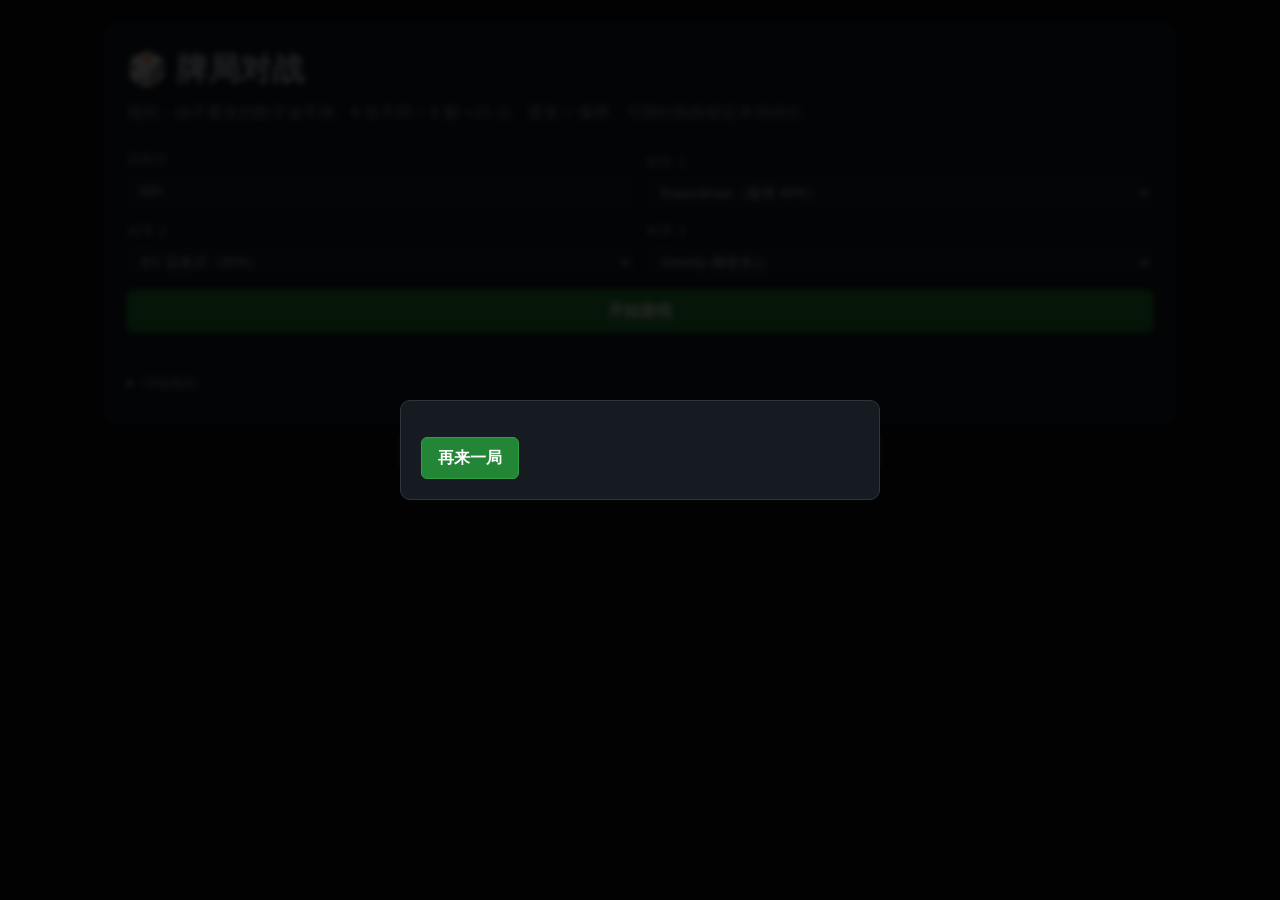
==== web/index.html @ 04de64b9 "Add Web 版（vanilla JS + GitHub Pages） 完整翻译 Python engine + EV/Expectimax/Greedy/Random 到 JS， 原生 ES mo" ====
<!DOCTYPE html>
<html lang="zh-CN">
<head>
  <meta charset="UTF-8">
  <meta name="viewport" content="width=device-width, initial-scale=1.0">
  <title>牌局对战 · Web 版</title>
  <link rel="stylesheet" href="style.css">
</head>
<body>
  <div id="app">
    <!-- ===== 开局界面 ===== -->
    <section id="setup" class="card">
      <h1>🎲 牌局对战</h1>
      <p class="subtitle">规则：抽不重复的数字凑手牌。6 张不同 = 6 翻 +15 分。重复 = 爆牌。可随时跑路锁定本局得分。</p>

      <div class="setup-form">
        <label>
          目标分
          <input type="number" id="target-input" value="200" min="50" max="500" step="10">
        </label>
        <label>
          对手 1
          <select class="opp-select" data-idx="1">
            <option value="expectimax" selected>Expectimax（最强 40%）</option>
            <option value="ev">EV 启发式（35%）</option>
            <option value="greedy">Greedy 阈值贪心</option>
            <option value="random">Random 随机</option>
          </select>
        </label>
        <label>
          对手 2
          <select class="opp-select" data-idx="2">
            <option value="ev" selected>EV 启发式（35%）</option>
            <option value="expectimax">Expectimax（最强 40%）</option>
            <option value="greedy">Greedy 阈值贪心</option>
            <option value="random">Random 随机</option>
          </select>
        </label>
        <label>
          对手 3
          <select class="opp-select" data-idx="3">
            <option value="greedy" selected>Greedy 阈值贪心</option>
            <option value="expectimax">Expectimax（最强 40%）</option>
            <option value="ev">EV 启发式（35%）</option>
            <option value="random">Random 随机</option>
          </select>
        </label>

        <button id="start-btn" class="primary">开始游戏</button>
      </div>

      <details class="rules">
        <summary>详细规则</summary>
        <ul>
          <li><b>牌库 94 张</b>：数字 79 + 加分 6（3 张 +10 / 3 张翻倍当前数字总和）+ 技能 9（保险/放逐/三连各 3）</li>
          <li><b>爆牌</b>：抽到手中已有的数字（除非有保险，消耗保险免一次）</li>
          <li><b>6 翻了</b>：手牌凑齐 6 个不同数字，+15 分奖励 + 强制其他活跃玩家锁分</li>
          <li><b>放逐</b>：强制目标跑路（可选自己）</li>
          <li><b>三连</b>：目标连摸 3 张（可选自己冲 6 翻）</li>
          <li><b>跑路</b>：锁定本局得分加到总分，退出本局</li>
          <li>任何玩家总分 ≥ 目标分，比赛结束</li>
        </ul>
      </details>
    </section>

    <!-- ===== 对局界面 ===== -->
    <section id="game" hidden>
      <header class="game-header">
        <h2>第 <span id="round-num">1</span> 局</h2>
        <div class="meta">
          目标 <b id="target-display">200</b> ·
          剩余 <b id="deck-remaining">94</b> 张
        </div>
        <button id="quit-btn" class="secondary">放弃</button>
      </header>

      <div class="players-grid" id="players"></div>

      <div class="my-area card">
        <div class="my-header">
          <h3>★ 我的状态</h3>
          <div class="my-meta">
            <span>本局 <b id="my-cur-score">0</b></span>
            <span>保险 <b id="my-insurance">无</b></span>
          </div>
        </div>
        <div class="my-hand" id="my-hand"></div>
        <div class="hint" id="hint"></div>
        <div class="actions">
          <button id="btn-draw" class="primary big">摸牌 (D)</button>
          <button id="btn-fold" class="secondary big">跑路 (F)</button>
        </div>
      </div>

      <div class="log-area card">
        <h3>📜 本局事件</h3>
        <ul id="event-log" class="event-log"></ul>
      </div>
    </section>

    <!-- ===== 技能目标选择模态框 ===== -->
    <div id="skill-modal" class="modal" hidden>
      <div class="modal-content card">
        <h3 id="skill-title"></h3>
        <p id="skill-desc"></p>
        <div id="skill-targets"></div>
      </div>
    </div>

    <!-- ===== 抽到牌的弹出反馈 ===== -->
    <div id="drawn-card" class="drawn-card" hidden></div>

    <!-- ===== 比赛结束模态框 ===== -->
    <div id="result-modal" class="modal" hidden>
      <div class="modal-content card">
        <h2 id="result-title"></h2>
        <ol id="result-rank" class="rank"></ol>
        <button id="play-again" class="primary">再来一局</button>
      </div>
    </div>
  </div>

  <script type="module" src="js/main.js"></script>
</body>
</html>
---- web/style.css ----
/* ============== 全局 ============== */
:root {
  --bg: #0d1117;
  --panel: #161b22;
  --panel-2: #1c2128;
  --border: #30363d;
  --text: #c9d1d9;
  --text-dim: #8b949e;
  --accent: #58a6ff;
  --green: #3fb950;
  --yellow: #d29922;
  --red: #f85149;
  --magenta: #bc8cff;
  --blue: #79c0ff;
}

* {
  box-sizing: border-box;
  margin: 0;
  padding: 0;
}

html, body {
  font-family: -apple-system, BlinkMacSystemFont, "PingFang SC", "Microsoft YaHei", sans-serif;
  background: var(--bg);
  color: var(--text);
  line-height: 1.5;
  min-height: 100vh;
}

#app {
  max-width: 1100px;
  margin: 0 auto;
  padding: 24px 16px;
}

/* ============== 通用组件 ============== */
.card {
  background: var(--panel);
  border: 1px solid var(--border);
  border-radius: 10px;
  padding: 20px;
  margin-bottom: 16px;
}

button {
  font: inherit;
  background: var(--panel-2);
  color: var(--text);
  border: 1px solid var(--border);
  border-radius: 6px;
  padding: 8px 16px;
  cursor: pointer;
  transition: all .12s ease;
}

button:hover {
  background: #30363d;
  border-color: #484f58;
}

button:disabled {
  opacity: .4;
  cursor: not-allowed;
}

button.primary {
  background: #238636;
  border-color: #2ea043;
  color: white;
  font-weight: 600;
}

button.primary:hover {
  background: #2ea043;
}

button.secondary {
  background: #21262d;
}

button.big {
  font-size: 16px;
  padding: 12px 24px;
  min-width: 130px;
}

input, select {
  font: inherit;
  background: var(--panel-2);
  color: var(--text);
  border: 1px solid var(--border);
  border-radius: 6px;
  padding: 6px 10px;
}

/* ============== 开局界面 ============== */
#setup h1 {
  font-size: 32px;
  margin-bottom: 8px;
}

.subtitle {
  color: var(--text-dim);
  margin-bottom: 24px;
}

.setup-form {
  display: grid;
  grid-template-columns: repeat(2, 1fr);
  gap: 12px;
  align-items: end;
}

.setup-form label {
  display: flex;
  flex-direction: column;
  gap: 4px;
  font-size: 14px;
  color: var(--text-dim);
}

.setup-form button {
  grid-column: 1 / -1;
}

.rules {
  margin-top: 24px;
  border-top: 1px solid var(--border);
  padding-top: 16px;
  color: var(--text-dim);
  font-size: 14px;
}

.rules summary {
  cursor: pointer;
  user-select: none;
  margin-bottom: 8px;
}

.rules ul {
  list-style: none;
  margin-top: 8px;
}

.rules li {
  padding: 4px 0;
}

.rules b {
  color: var(--text);
}

/* ============== 对局界面 ============== */
.game-header {
  display: flex;
  align-items: center;
  justify-content: space-between;
  padding: 12px 0;
  margin-bottom: 16px;
  border-bottom: 1px solid var(--border);
}

.game-header h2 {
  font-size: 20px;
}

.meta {
  color: var(--text-dim);
  font-size: 14px;
}

.meta b {
  color: var(--text);
  margin: 0 2px;
}

/* ============== 玩家网格 ============== */
.players-grid {
  display: grid;
  grid-template-columns: repeat(4, 1fr);
  gap: 12px;
  margin-bottom: 16px;
}

.player-card {
  background: var(--panel);
  border: 1px solid var(--border);
  border-radius: 8px;
  padding: 12px;
  font-size: 14px;
}

.player-card.is-me {
  border-color: var(--accent);
  background: linear-gradient(180deg, rgba(88, 166, 255, .08), transparent);
}

.player-card .name {
  font-weight: 600;
  margin-bottom: 4px;
  display: flex;
  justify-content: space-between;
  align-items: center;
}

.player-card .status-emoji {
  font-size: 18px;
}

.player-card .total {
  font-size: 22px;
  font-weight: 700;
  color: var(--text);
  margin: 4px 0;
}

.score-bar {
  height: 4px;
  background: var(--panel-2);
  border-radius: 2px;
  overflow: hidden;
  margin-bottom: 8px;
}

.score-bar-fill {
  height: 100%;
  background: var(--green);
  transition: width .3s ease;
}

.player-card .info {
  color: var(--text-dim);
  font-size: 12px;
  margin: 2px 0;
}

.player-card .hand {
  font-family: ui-monospace, "SF Mono", monospace;
  font-size: 12px;
  color: var(--blue);
}

.player-card.status-folded { opacity: .55; }
.player-card.status-busted { opacity: .55; }
.player-card.status-busted .total { color: var(--red); }
.player-card.status-exiled { opacity: .55; }

/* ============== 我的状态区 ============== */
.my-area {
  background: var(--panel);
}

.my-header {
  display: flex;
  justify-content: space-between;
  align-items: center;
  margin-bottom: 12px;
}

.my-meta {
  display: flex;
  gap: 16px;
  color: var(--text-dim);
  font-size: 14px;
}

.my-meta b {
  color: var(--text);
  margin-left: 4px;
}

.my-hand {
  display: flex;
  gap: 8px;
  min-height: 70px;
  margin-bottom: 12px;
  flex-wrap: wrap;
}

.card-tile {
  display: inline-flex;
  align-items: center;
  justify-content: center;
  width: 48px;
  height: 64px;
  background: linear-gradient(135deg, #21262d, #161b22);
  border: 1.5px solid var(--accent);
  border-radius: 6px;
  font-size: 22px;
  font-weight: 700;
  color: var(--accent);
  font-family: ui-monospace, "SF Mono", monospace;
  animation: card-pop .25s ease-out;
}

.card-tile.bonus {
  border-color: var(--green);
  color: var(--green);
  font-size: 14px;
}

@keyframes card-pop {
  0% { transform: scale(0.7); opacity: 0; }
  100% { transform: scale(1); opacity: 1; }
}

.hint {
  color: var(--text-dim);
  font-size: 14px;
  margin-bottom: 12px;
  padding: 8px 12px;
  background: var(--panel-2);
  border-radius: 6px;
}

.hint .danger { color: var(--red); font-weight: 600; }
.hint .warn { color: var(--yellow); font-weight: 600; }
.hint .safe { color: var(--green); font-weight: 600; }
.hint .winning { color: var(--green); font-weight: 700; }

.actions {
  display: flex;
  gap: 12px;
}

/* ============== 事件日志 ============== */
.log-area h3 {
  font-size: 16px;
  color: var(--text-dim);
  margin-bottom: 8px;
}

.event-log {
  list-style: none;
  font-family: ui-monospace, "SF Mono", monospace;
  font-size: 13px;
  max-height: 200px;
  overflow-y: auto;
}

.event-log li {
  padding: 3px 0;
  color: var(--text-dim);
}

.event-log li.is-me { color: var(--text); font-weight: 600; }
.event-log li.bust { color: var(--red); }
.event-log li.six-burst { color: var(--yellow); font-weight: 700; }
.event-log li.bonus { color: var(--green); }
.event-log li.skill { color: var(--magenta); }
.event-log li.insurance-event { color: var(--blue); }
.event-log li.fold { opacity: .65; }

/* ============== 抽到牌弹出 ============== */
.drawn-card {
  position: fixed;
  top: 50%;
  left: 50%;
  transform: translate(-50%, -50%);
  background: var(--panel);
  border: 2px solid var(--accent);
  border-radius: 12px;
  padding: 32px 48px;
  font-size: 48px;
  font-weight: 700;
  color: var(--accent);
  box-shadow: 0 8px 32px rgba(88, 166, 255, .35);
  z-index: 100;
  animation: drawn-pop .8s ease-out;
}

.drawn-card.bonus { border-color: var(--green); color: var(--green); }
.drawn-card.skill { border-color: var(--magenta); color: var(--magenta); }
.drawn-card.bust { border-color: var(--red); color: var(--red); }

@keyframes drawn-pop {
  0% { transform: translate(-50%, -50%) scale(0.5); opacity: 0; }
  20% { transform: translate(-50%, -50%) scale(1.1); opacity: 1; }
  80% { transform: translate(-50%, -50%) scale(1); opacity: 1; }
  100% { transform: translate(-50%, -50%) scale(1); opacity: 0; }
}

/* ============== 模态框 ============== */
.modal {
  position: fixed;
  inset: 0;
  background: rgba(0, 0, 0, .6);
  display: flex;
  align-items: center;
  justify-content: center;
  z-index: 50;
  backdrop-filter: blur(2px);
}

.modal-content {
  max-width: 480px;
  width: 90%;
  margin: 0;
}

.modal-content h2 {
  margin-bottom: 16px;
}

.skill-target {
  display: flex;
  justify-content: space-between;
  align-items: center;
  background: var(--panel-2);
  border: 1px solid var(--border);
  border-radius: 6px;
  padding: 10px 14px;
  margin: 6px 0;
  cursor: pointer;
  transition: all .12s ease;
}

.skill-target:hover {
  border-color: var(--accent);
  background: rgba(88, 166, 255, .08);
}

.skill-target.is-self {
  border-color: var(--green);
}

.rank {
  list-style: none;
  margin: 16px 0;
}

.rank li {
  display: flex;
  justify-content: space-between;
  padding: 8px 0;
  border-bottom: 1px solid var(--border);
}

.rank li.is-me {
  font-weight: 700;
  color: var(--accent);
}

/* ============== 响应式 ============== */
@media (max-width: 720px) {
  .players-grid { grid-template-columns: repeat(2, 1fr); }
  .setup-form { grid-template-columns: 1fr; }
}

@media (max-width: 480px) {
  .actions { flex-direction: column; }
  .actions button { width: 100%; }
}
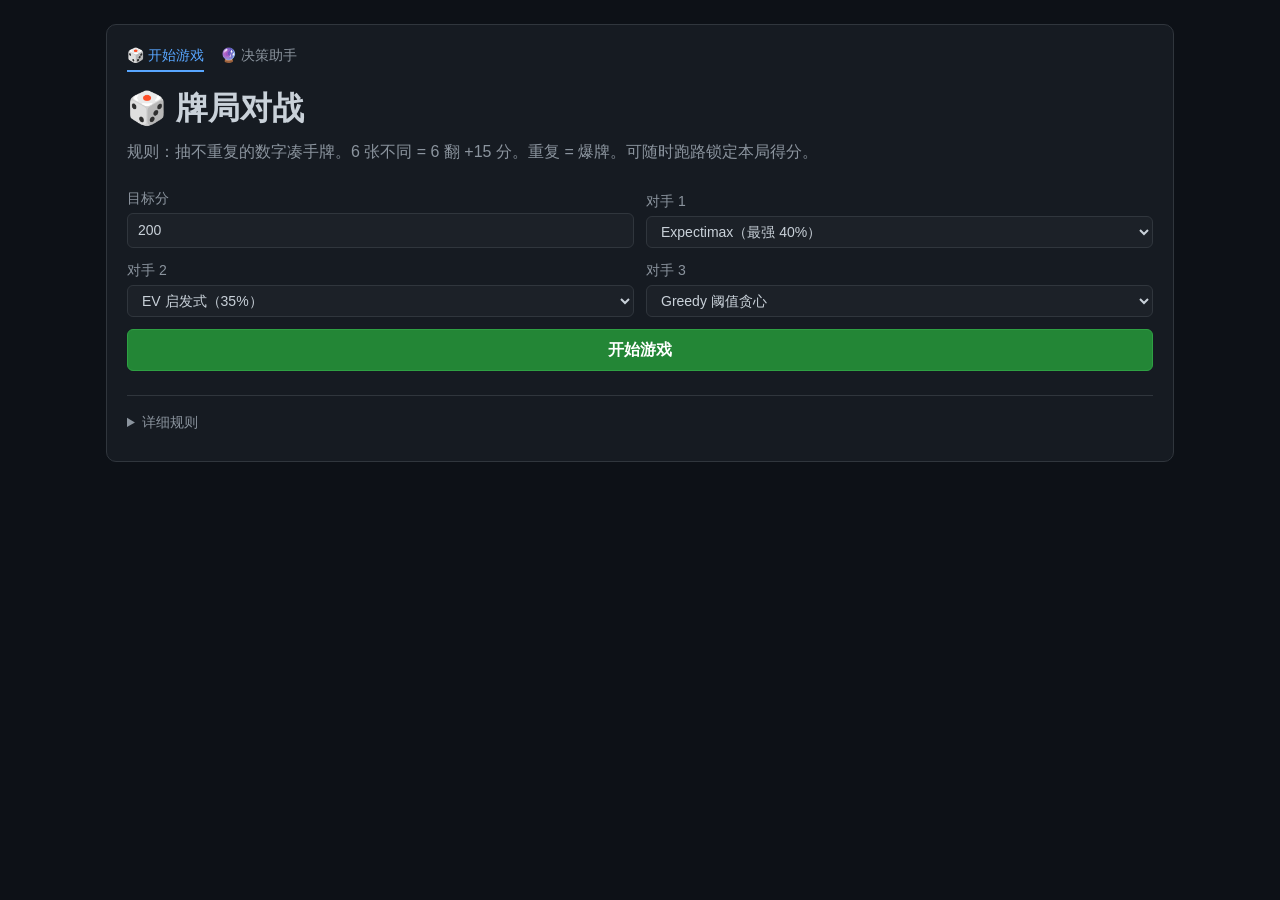
==== commit 8cc83496: "Add web 决策助手 (advisor.html) advisor.py 的 web 等价品。输入当前局面： - 我的手牌（点击 0-12 数字添加/移除） - 加分总分、保险、翻倍状态、总分、目" ====
--- a/web/index.html
+++ b/web/index.html
@@ -10,6 +10,10 @@
   <div id="app">
     <!-- ===== 开局界面 ===== -->
     <section id="setup" class="card">
+      <div style="display:flex;gap:16px;margin-bottom:12px;font-size:14px">
+        <a href="index.html" style="color:var(--accent);text-decoration:none;border-bottom:2px solid var(--accent);padding-bottom:4px">🎲 开始游戏</a>
+        <a href="advisor.html" style="color:var(--text-dim);text-decoration:none;padding-bottom:4px">🔮 决策助手</a>
+      </div>
       <h1>🎲 牌局对战</h1>
       <p class="subtitle">规则：抽不重复的数字凑手牌。6 张不同 = 6 翻 +15 分。重复 = 爆牌。可随时跑路锁定本局得分。</p>
 
--- a/web/style.css
+++ b/web/style.css
@@ -27,6 +27,9 @@
   line-height: 1.5;
   min-height: 100vh;
 }
+
+/* HTML 'hidden' 属性优先级低于 .modal/.drawn-card 等 display 规则；强制隐藏 */
+[hidden] { display: none !important; }
 
 #app {
   max-width: 1100px;
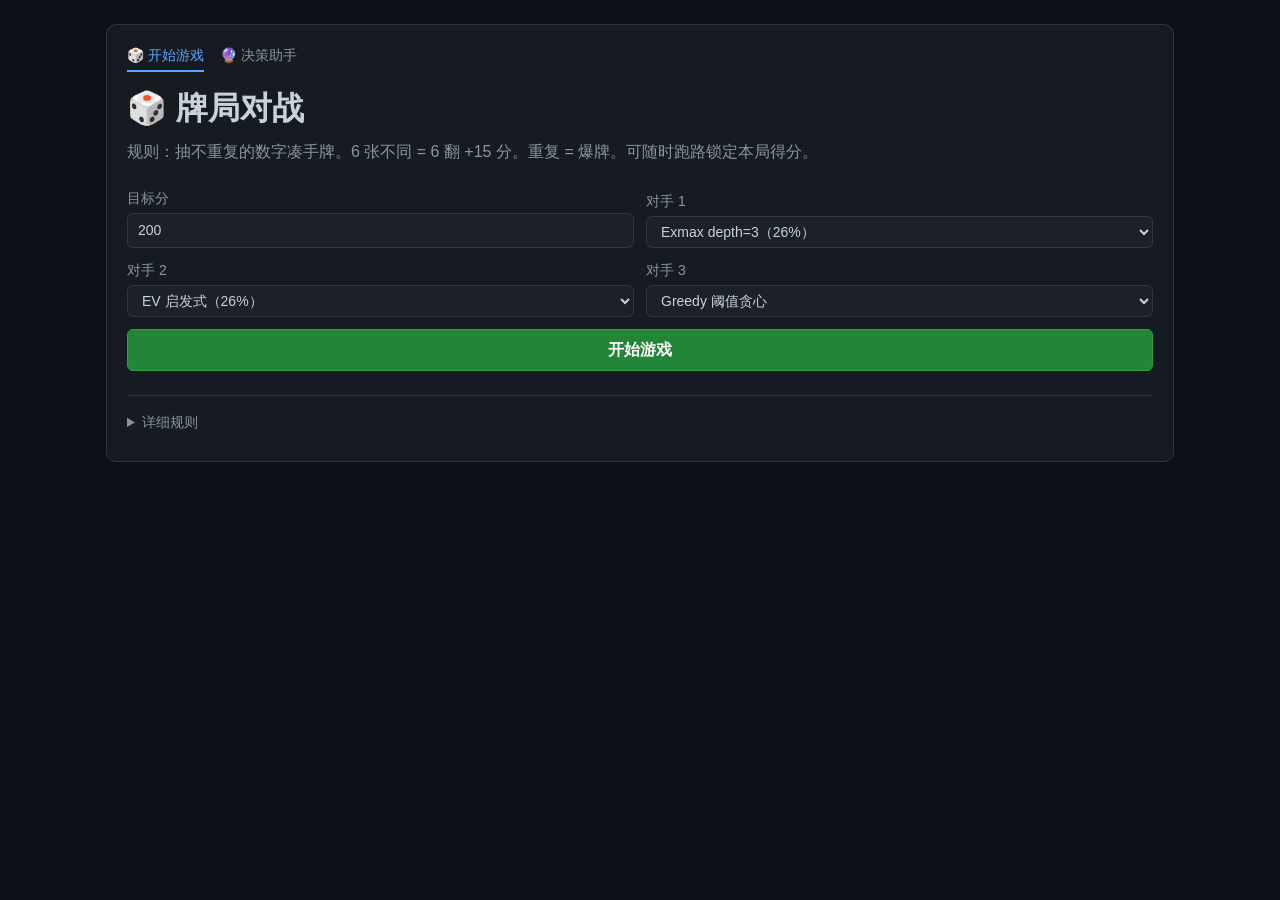
==== commit 5c866244: "game/eval: 加 expectimax depth 选项 + 交互式选对手 - play.py: 不传 --opponents 进交互模式，全 9 种 agent 都可选   exmax2/3" ====
--- a/web/index.html
+++ b/web/index.html
@@ -25,8 +25,10 @@
         <label>
           对手 1
           <select class="opp-select" data-idx="1">
-            <option value="expectimax" selected>Expectimax（最强 40%）</option>
-            <option value="ev">EV 启发式（35%）</option>
+            <option value="exmax4">Exmax depth=4（最强 26.5%）</option>
+            <option value="exmax3" selected>Exmax depth=3（26%）</option>
+            <option value="exmax2">Exmax depth=2（24.5%）</option>
+            <option value="ev">EV 启发式（26%）</option>
             <option value="greedy">Greedy 阈值贪心</option>
             <option value="random">Random 随机</option>
           </select>
@@ -34,8 +36,10 @@
         <label>
           对手 2
           <select class="opp-select" data-idx="2">
-            <option value="ev" selected>EV 启发式（35%）</option>
-            <option value="expectimax">Expectimax（最强 40%）</option>
+            <option value="exmax4">Exmax depth=4（最强 26.5%）</option>
+            <option value="exmax3">Exmax depth=3（26%）</option>
+            <option value="exmax2">Exmax depth=2（24.5%）</option>
+            <option value="ev" selected>EV 启发式（26%）</option>
             <option value="greedy">Greedy 阈值贪心</option>
             <option value="random">Random 随机</option>
           </select>
@@ -43,9 +47,11 @@
         <label>
           对手 3
           <select class="opp-select" data-idx="3">
+            <option value="exmax4">Exmax depth=4（最强 26.5%）</option>
+            <option value="exmax3">Exmax depth=3（26%）</option>
+            <option value="exmax2">Exmax depth=2（24.5%）</option>
+            <option value="ev">EV 启发式（26%）</option>
             <option value="greedy" selected>Greedy 阈值贪心</option>
-            <option value="expectimax">Expectimax（最强 40%）</option>
-            <option value="ev">EV 启发式（35%）</option>
             <option value="random">Random 随机</option>
           </select>
         </label>
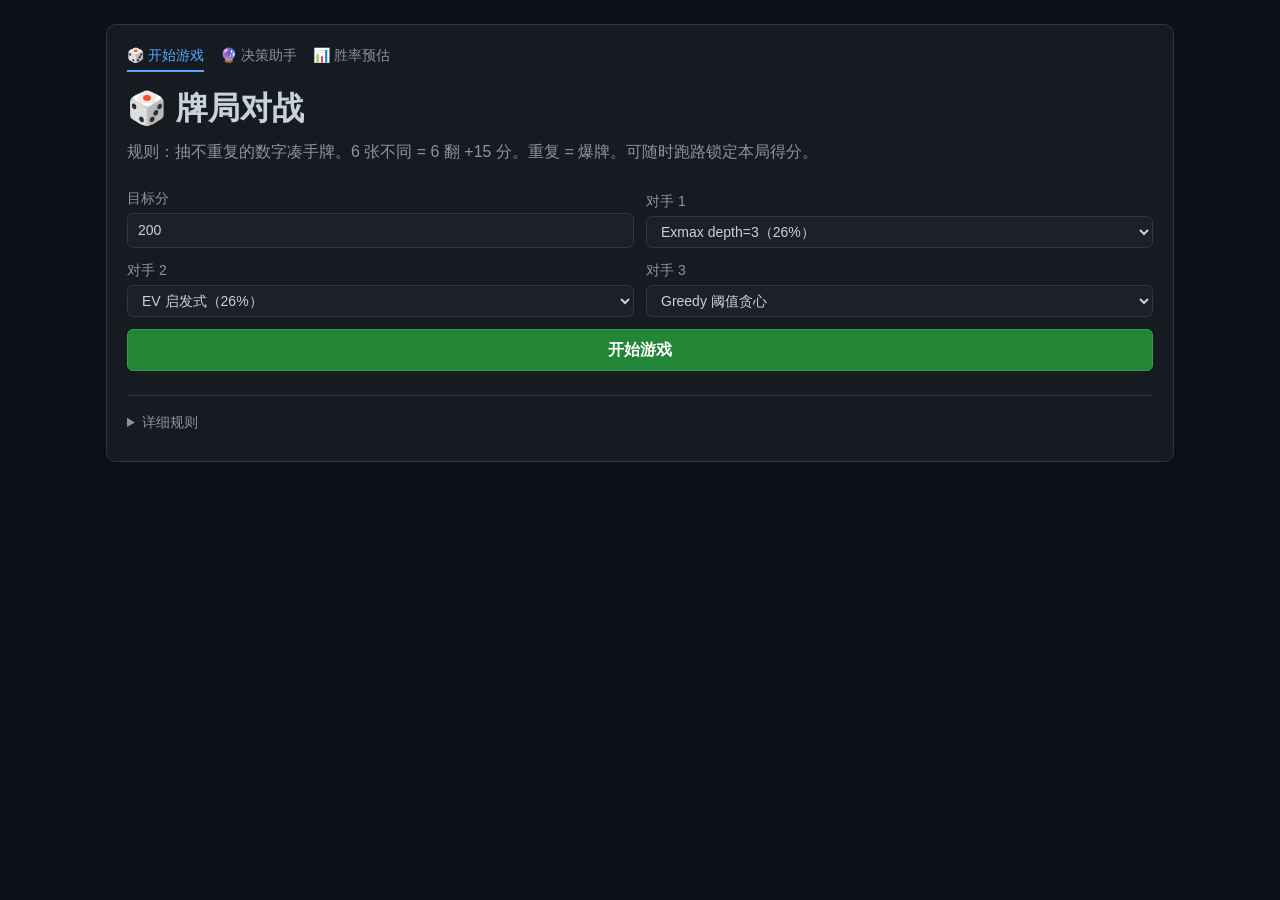
==== commit 3fa1686d: "胜率/排位 MC 预估器 + 终端 + Web + advisor 集成 - win_estimator.py: 核心模块 + CLI，支持 1/2/3/4 名概率 + 本局头名   python3 " ====
--- a/web/index.html
+++ b/web/index.html
@@ -13,6 +13,7 @@
       <div style="display:flex;gap:16px;margin-bottom:12px;font-size:14px">
         <a href="index.html" style="color:var(--accent);text-decoration:none;border-bottom:2px solid var(--accent);padding-bottom:4px">🎲 开始游戏</a>
         <a href="advisor.html" style="color:var(--text-dim);text-decoration:none;padding-bottom:4px">🔮 决策助手</a>
+        <a href="winrate.html" style="color:var(--text-dim);text-decoration:none;padding-bottom:4px">📊 胜率预估</a>
       </div>
       <h1>🎲 牌局对战</h1>
       <p class="subtitle">规则：抽不重复的数字凑手牌。6 张不同 = 6 翻 +15 分。重复 = 爆牌。可随时跑路锁定本局得分。</p>
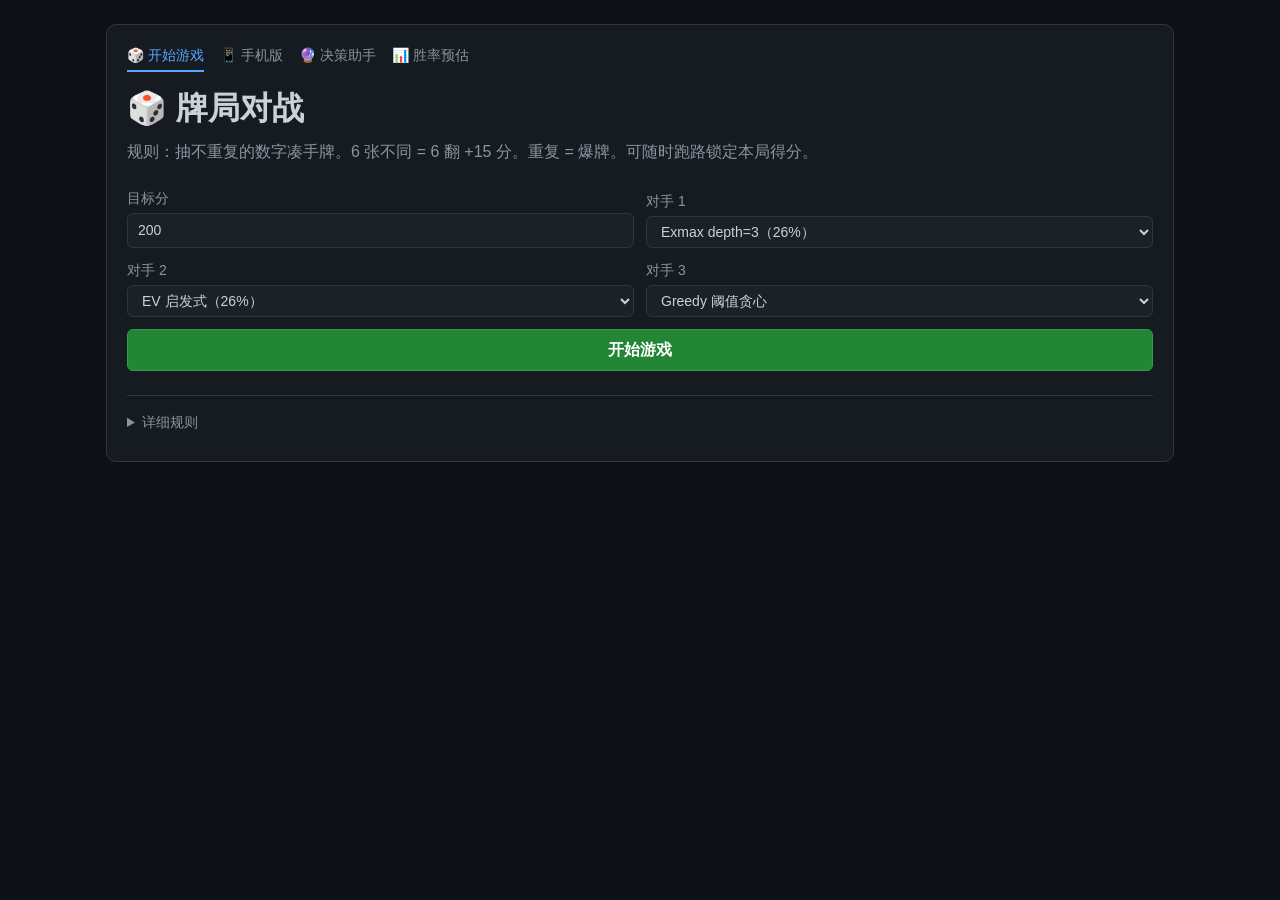
==== commit 63eaebcf: "mobile.html: 手机端可爱风游戏页面 - mobile.html / js/mobile.js 新独立页面，复用 engine.js + agents.js + winrate.js - 渐" ====
--- a/web/index.html
+++ b/web/index.html
@@ -12,6 +12,7 @@
     <section id="setup" class="card">
       <div style="display:flex;gap:16px;margin-bottom:12px;font-size:14px">
         <a href="index.html" style="color:var(--accent);text-decoration:none;border-bottom:2px solid var(--accent);padding-bottom:4px">🎲 开始游戏</a>
+        <a href="mobile.html" style="color:var(--text-dim);text-decoration:none;padding-bottom:4px">📱 手机版</a>
         <a href="advisor.html" style="color:var(--text-dim);text-decoration:none;padding-bottom:4px">🔮 决策助手</a>
         <a href="winrate.html" style="color:var(--text-dim);text-decoration:none;padding-bottom:4px">📊 胜率预估</a>
       </div>
